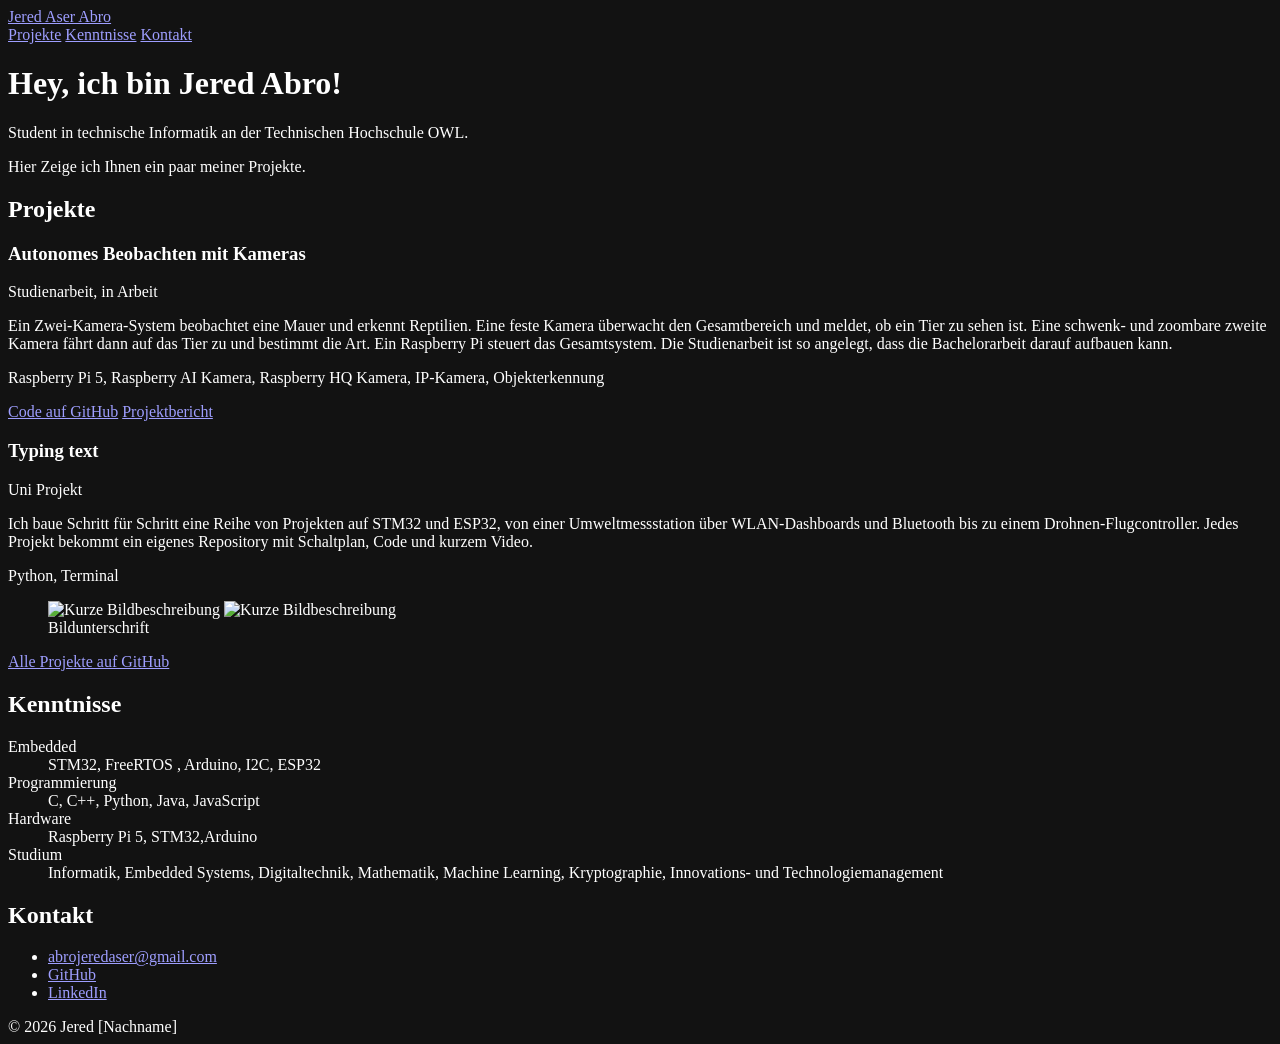
==== index.html @ d267b9ec "Add portfolio Seite" ====
<!DOCTYPE html>
<html lang="de">
<head>
<meta charset="utf-8">
<meta name="viewport" content="width=device-width, initial-scale=1, viewport-fit=cover">
<meta name="color-scheme" content="dark">
<title>Jered [Nachname] – Embedded Systems und Machine Learning</title>
<meta name="description" content="Portfolio von Jered [Nachname]: Studienarbeiten und Hardware-Projekte rund um Kamera-Erkennung, Signalverarbeitung und Mikrocontroller.">
<meta name="theme-color" content="#0f2f26">
<link rel="icon" href="assets/icons/favicon.svg" type="image/svg+xml">
<meta property="og:type" content="website">
<meta property="og:locale" content="de_DE">
<meta property="og:title" content="Jered [Nachname] – Embedded Systems und Machine Learning">
<meta property="og:description" content="Studienarbeiten und Hardware-Projekte rund um Kamera-Erkennung, Signalverarbeitung und Mikrocontroller.">
<meta property="og:url" content="https://DEIN-NAME.github.io/portfolio/">
<meta name="twitter:card" content="summary">
<link rel="preconnect" href="https://fonts.googleapis.com">
<link rel="preconnect" href="https://fonts.gstatic.com" crossorigin>
<link href="https://fonts.googleapis.com/css2?family=IBM+Plex+Sans+Condensed:wght@500;600&family=IBM+Plex+Sans:wght@400;500&display=swap" rel="stylesheet">
<link rel="stylesheet" href="css/base.css">
<link rel="stylesheet" href="css/layout.css">
<link rel="stylesheet" href="css/sections/hero.css">
<link rel="stylesheet" href="css/sections/projekte.css">
<link rel="stylesheet" href="css/sections/kenntnisse.css">
<link rel="stylesheet" href="css/sections/kontakt.css">
</head>
<body>

<div class="intro" id="top">
  <div class="wrap">
    <header class="top">
      <a class="name" href="#top">Jered Aser Abro </a>
      <nav aria-label="Hauptnavigation">
        <a href="#projekte">Projekte</a>
        <a href="#kenntnisse">Kenntnisse</a>
        <a href="#kontakt">Kontakt</a>
      </nav>
    </header>

    <div class="hero">
      <div class="hero-text">
        <h1>Hey, ich bin Jered Abro!</h1>
        <p>Student in technische Informatik an der Technischen Hochschule OWL.</p>
        <p>Hier Zeige ich Ihnen ein paar meiner Projekte.</p>
      </div>
    </div>
  </div>
</div>

<div class="wrap">
  <main>

    <section id="projekte" aria-labelledby="h-projekte">
      <div class="row">
        <h2 id="h-projekte">Projekte</h2>
        <div>

          <article class="project">
            <h3>Autonomes Beobachten mit Kameras</h3>
            <p class="status">Studienarbeit, in Arbeit</p>
            <p>Ein Zwei-Kamera-System beobachtet eine Mauer und erkennt Reptilien. Eine feste Kamera überwacht den Gesamtbereich und meldet, ob ein Tier zu sehen ist. Eine schwenk- und zoombare zweite Kamera fährt dann auf das Tier zu und bestimmt die Art. Ein Raspberry Pi steuert das Gesamtsystem. Die Studienarbeit ist so angelegt, dass die Bachelorarbeit darauf aufbauen kann.</p>
            <p class="stack">Raspberry Pi 5, Raspberry AI Kamera, Raspberry HQ Kamera, IP-Kamera, Objekterkennung</p>
            <div class="media">
              <!-- Fotos und Videos: Datei nach assets/projekte/kamera-beobachtung/ legen und hier eintragen.
              <figure>
                <img src="assets/projekte/kamera-beobachtung/foto1.jpg" alt="Kurze Bildbeschreibung" loading="lazy">
                <figcaption>Bildunterschrift</figcaption>
              </figure>
              <figure class="wide">
                <video src="assets/projekte/kamera-beobachtung/video1.mp4" controls preload="metadata" playsinline></video>
                <figcaption>Videobeschreibung</figcaption>
              </figure>
              -->
            </div>
            <div class="links">
              <a href="#">Code auf GitHub</a>
              <a href="#">Projektbericht</a>
            </div>
          </article>

          
          <article class="project">
            <h3>Typing text</h3>
            <p class="status">Uni Projekt</p>
            <p>Ich baue Schritt für Schritt eine Reihe von Projekten auf STM32 und ESP32, von einer Umweltmessstation über WLAN-Dashboards und Bluetooth bis zu einem Drohnen-Flugcontroller. Jedes Projekt bekommt ein eigenes Repository mit Schaltplan, Code und kurzem Video.</p>
            <p class="stack">Python, Terminal </p>
            <div class="media">
              <figure>
                <img src="assets/projekte/typing-text/Screenshot2_typing_text.png" alt="Kurze Bildbeschreibung" loading="lazy">
                <img src="assets/projekte/typing-text/Screenshot_typing_text.png" alt="Kurze Bildbeschreibung" loading="lazy">
                <!-- Weitere Bilder einfach als zusätzliche <img>-Zeilen hier einfügen -->
                <figcaption>Bildunterschrift</figcaption>
              </figure>
              <!-- Fotos und Videos: Datei nach assets/projekte/typing-text/ legen und hier eintragen.
              <figure class="wide">
                <video src="assets/projekte/typing-text/video1.mp4" controls preload="metadata" playsinline></video>
                <figcaption>Videobeschreibung</figcaption>
              </figure>
              -->
            </div>
            <div class="links">
              <a href="#">Alle Projekte auf GitHub</a>
            </div>
          </article>

        </div>
      </div>
    </section>

    <section id="kenntnisse" aria-labelledby="h-kenntnisse">
      <div class="row">
        <h2 id="h-kenntnisse">Kenntnisse</h2>
        <dl>
          <dt>Embedded</dt>
          <dd>STM32, FreeRTOS , Arduino, I2C, ESP32</dd>
          <dt>Programmierung</dt>
          <dd>C, C++, Python, Java, JavaScript</dd>
          <dt>Hardware</dt>
          <dd>Raspberry Pi 5, STM32,Arduino</dd>
          <dt>Studium</dt>
          <dd>Informatik, Embedded Systems, Digitaltechnik, Mathematik, Machine Learning, Kryptographie, Innovations- und Technologiemanagement</dd>
        </dl>
      </div>
    </section>

    <section id="kontakt" class="contact" aria-labelledby="h-kontakt">
      <div class="row">
        <h2 id="h-kontakt">Kontakt</h2>
        <div>
          
          <ul>
            <li><a href="mailto:abrojeredaser@gmail.com">abrojeredaser@gmail.com</a></li>
            <li><a href="https://github.com/Abrojered">GitHub</a></li>
            <li><a href="https://www.linkedin.com/in/jered-aser-abro-157195229">LinkedIn</a></li>
          </ul>
        </div>
      </div>
    </section>
  </main>

  <footer>
    <span>&copy; 2026 Jered [Nachname]</span>
  </footer>
</div>

<script src="js/galerie.js" defer></script>
</body>
</html>
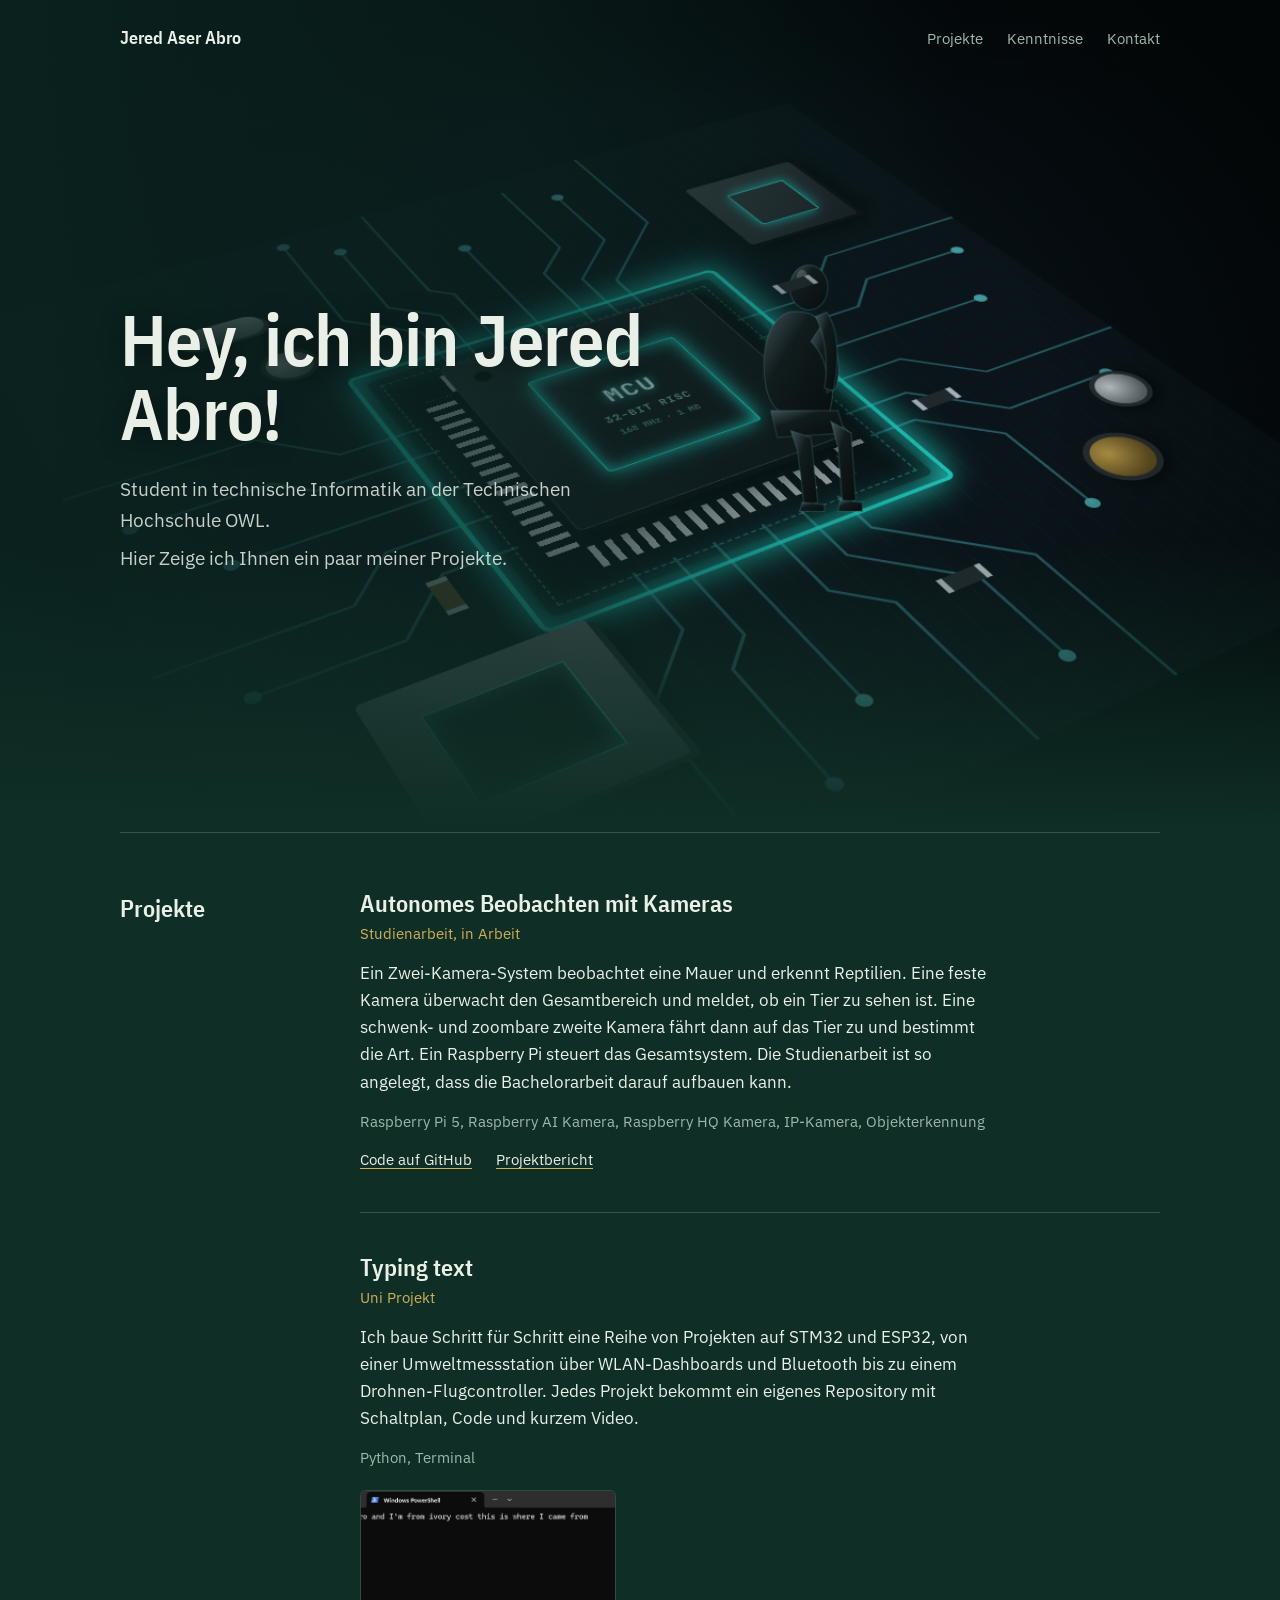
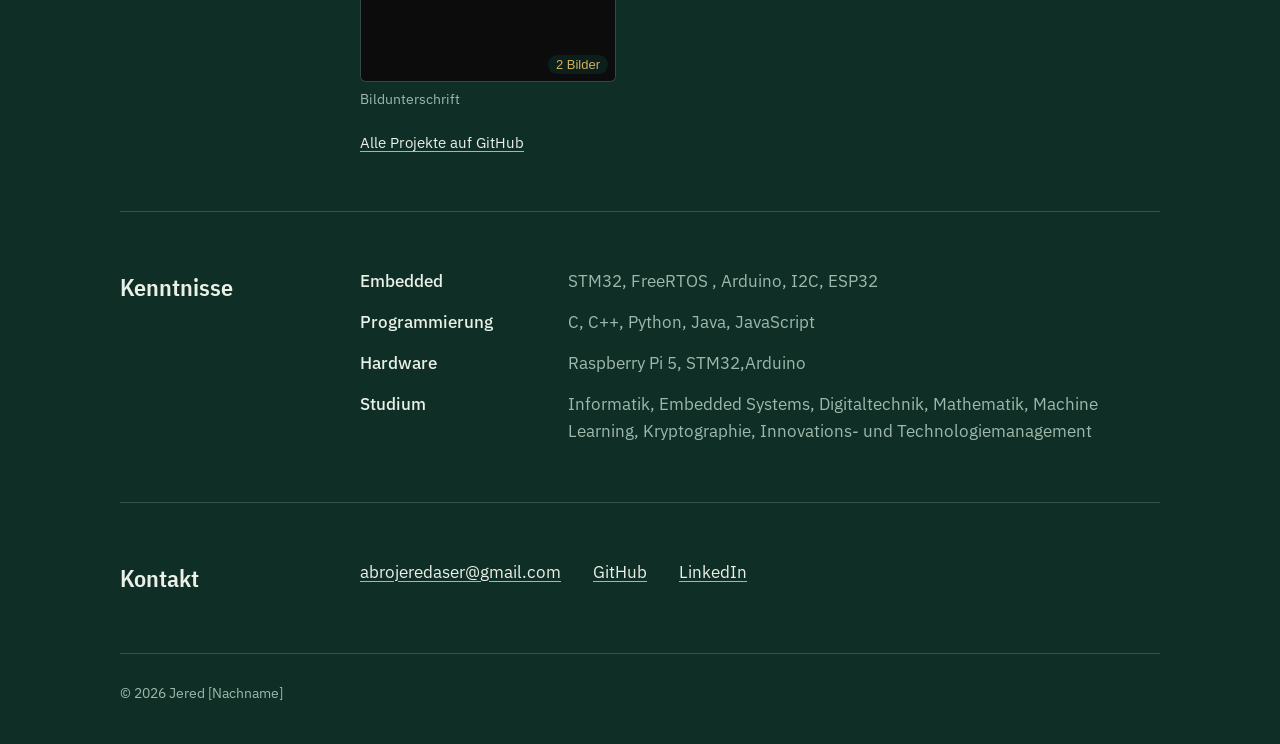
==== commit 17fa4361: "put the actual link of the webpage in the README file" ====
--- a/index.html
+++ b/index.html
@@ -12,7 +12,7 @@
 <meta property="og:locale" content="de_DE">
 <meta property="og:title" content="Jered [Nachname] – Embedded Systems und Machine Learning">
 <meta property="og:description" content="Studienarbeiten und Hardware-Projekte rund um Kamera-Erkennung, Signalverarbeitung und Mikrocontroller.">
-<meta property="og:url" content="https://DEIN-NAME.github.io/portfolio/">
+<meta property="og:url" content="https://abrojered.github.io/">
 <meta name="twitter:card" content="summary">
 <link rel="preconnect" href="https://fonts.googleapis.com">
 <link rel="preconnect" href="https://fonts.gstatic.com" crossorigin>
--- a/css/base.css
+++ b/css/base.css
@@ -0,0 +1,38 @@
+/* Grundlagen: Farben, Schriften, Reset, Links */
+:root {
+  --board: #0f2f26;
+  --board-deep: #0b2420;
+  --ink: #eaf0e8;
+  --muted: #9fb8ab;
+  --gold: #d3ae5b;
+  --line: rgba(234, 240, 232, 0.18);
+  --head: "IBM Plex Sans Condensed", "Arial Narrow", "Helvetica Neue", Arial, sans-serif;
+  --body: "IBM Plex Sans", "Helvetica Neue", Arial, sans-serif;
+  box-sizing: border-box;
+  padding-top: env(safe-area-inset-top, 0px);
+  padding-bottom: env(safe-area-inset-bottom, 0px);
+}
+*, *::before, *::after { box-sizing: inherit; }
+html { scroll-padding-top: env(safe-area-inset-top, 0px); scroll-behavior: smooth; }
+body {
+  margin: 0;
+  background: var(--board);
+  color: var(--ink);
+  font-family: var(--body);
+  font-size: 1.0625rem;
+  line-height: 1.6;
+  -webkit-font-smoothing: antialiased;
+}
+a { color: var(--ink); text-decoration-color: var(--gold); text-underline-offset: 0.2em; text-decoration-thickness: 1px; }
+a:hover { color: var(--gold); }
+a:focus-visible, button:focus-visible {
+  outline: 2px solid var(--gold);
+  outline-offset: 3px;
+  border-radius: 2px;
+}
+
+.wrap { max-width: 68rem; margin: 0 auto; padding: 0 1.5rem; }
+
+@media (prefers-reduced-motion: reduce) {
+  html { scroll-behavior: auto; }
+}
--- a/css/layout.css
+++ b/css/layout.css
@@ -0,0 +1,20 @@
+/* Seitengerüst: Kopfzeile, Abschnitte, Fußzeile */
+
+/* Kopfzeile */
+.top { display: flex; justify-content: space-between; align-items: baseline; gap: 1rem; padding: 1.5rem 0; flex-wrap: wrap; }
+.top .name { font-family: var(--head); font-weight: 600; font-size: 1.125rem; text-decoration: none; }
+.top nav { display: flex; gap: 1.5rem; flex-wrap: wrap; }
+.top nav a { color: var(--muted); text-decoration: none; font-size: 0.9375rem; }
+.top nav a:hover { color: var(--ink); }
+
+/* Abschnitte */
+section { border-top: 1px solid var(--line); padding: 3.5rem 0; }
+.row { display: grid; grid-template-columns: 12rem 1fr; gap: 2rem 3rem; }
+h2 { font-family: var(--head); font-weight: 600; font-size: 1.5rem; margin: 0; align-self: start; }
+@media (min-width: 761px) { h2 { position: sticky; top: 1.5rem; } }
+
+footer { border-top: 1px solid var(--line); padding: 1.75rem 0 2.5rem; color: var(--muted); font-size: 0.875rem; }
+
+@media (max-width: 760px) {
+  .row { grid-template-columns: 1fr; gap: 1.5rem; }
+}
--- a/css/sections/hero.css
+++ b/css/sections/hero.css
@@ -0,0 +1,56 @@
+/* Einstieg: Kopfzeile und Begrüßung über dem Mikrocontroller-Hintergrundbild */
+.intro {
+  display: flex;
+  flex-direction: column;
+  min-height: min(100vh, 52rem);
+  background:
+    /* unten weich in die Seitenfarbe übergehen */
+    linear-gradient(to bottom, rgba(15, 47, 38, 0) 65%, var(--board) 100%),
+    /* links abdunkeln, damit der Text lesbar bleibt */
+    linear-gradient(90deg, rgba(11, 36, 32, 0.92) 0%, rgba(11, 36, 32, 0.65) 40%, rgba(11, 36, 32, 0.1) 75%),
+    url("../../assets/hero/Microcontroller_pic.png") 65% center / cover no-repeat,
+    var(--board-deep);
+}
+.intro > .wrap { flex: 1; display: flex; flex-direction: column; width: 100%; }
+
+.hero {
+  flex: 1;
+  display: flex;
+  flex-direction: column;
+  justify-content: center;
+  padding: 3rem 0 5rem;
+}
+h1 {
+  font-family: var(--head);
+  font-weight: 600;
+  font-size: clamp(2.5rem, 6vw, 4.5rem);
+  line-height: 1.02;
+  letter-spacing: -0.01em;
+  margin: 0 0 1.5rem;
+  max-width: 16ch;
+  text-shadow: 0 2px 24px rgba(0, 0, 0, 0.45);
+}
+.hero p { max-width: 34rem; color: var(--ink); opacity: 0.85; font-size: 1.1875rem; margin: 0; }
+.hero p + p { margin-top: 0.5rem; }
+.hero-text { animation: rise 1s cubic-bezier(.2, .7, .2, 1) 0.2s both; }
+
+/* Text schwebt beim Laden sanft ein */
+@keyframes rise {
+  from { opacity: 0; transform: translateY(12px); }
+  to { opacity: 1; transform: none; }
+}
+
+@media (max-width: 760px) {
+  /* Hochformat: von oben und unten abdunkeln statt von links */
+  .intro {
+    min-height: min(100svh, 44rem);
+    background:
+      linear-gradient(to bottom, rgba(11, 36, 32, 0.85) 0%, rgba(11, 36, 32, 0.45) 45%, rgba(15, 47, 38, 0.9) 85%, var(--board) 100%),
+      url("../../assets/hero/Microcontroller_pic.png") 60% center / cover no-repeat,
+      var(--board-deep);
+  }
+  .hero { justify-content: flex-end; padding: 2rem 0 3rem; }
+}
+@media (prefers-reduced-motion: reduce) {
+  .hero-text { animation: none; }
+}
--- a/css/sections/projekte.css
+++ b/css/sections/projekte.css
@@ -0,0 +1,99 @@
+/* Projekte */
+.project { padding: 0 0 2.5rem; margin: 0 0 2.5rem; border-bottom: 1px solid var(--line); }
+.project:last-child { padding-bottom: 0; margin-bottom: 0; border-bottom: 0; }
+.project h3 { font-family: var(--head); font-weight: 600; font-size: 1.5rem; line-height: 1.2; margin: 0 0 0.25rem; }
+.status { color: var(--gold); font-size: 0.9375rem; margin: 0 0 0.875rem; }
+.project p { margin: 0 0 0.875rem; max-width: 40rem; }
+.stack { color: var(--muted); font-size: 0.9375rem; }
+.links { display: flex; gap: 1.5rem; flex-wrap: wrap; font-size: 0.9375rem; }
+
+/* Fotos und Videos pro Projekt: kleine Vorschau, Klick öffnet die Großansicht */
+.media { display: flex; flex-wrap: wrap; gap: 1rem; margin: 1.25rem 0; max-width: 40rem; }
+.media:not(:has(figure)) { display: none; }
+.media figure { margin: 0; width: min(100%, 16rem); }
+.media img, .media video {
+  display: block;
+  width: 100%;
+  aspect-ratio: 4 / 3;
+  object-fit: cover;
+  background: var(--board-deep);
+  border: 1px solid var(--line);
+  border-radius: 6px;
+}
+/* Nur das erste Bild zeigen (mit und ohne JavaScript) */
+.media figure img ~ img, .media [hidden] { display: none; }
+.media figure.wide { width: 100%; }
+.media figure.wide img, .media figure.wide video { aspect-ratio: 16 / 9; }
+.media figcaption { color: var(--muted); font-size: 0.875rem; margin-top: 0.375rem; }
+
+.media-open {
+  position: relative;
+  display: block;
+  width: 100%;
+  padding: 0;
+  border: 0;
+  background: none;
+  border-radius: 6px;
+  cursor: zoom-in;
+}
+.media-open img { transition: filter 0.2s, transform 0.2s; }
+.media-open:hover img { filter: brightness(1.12); transform: translateY(-2px); }
+.media-count {
+  position: absolute;
+  right: 0.5rem;
+  bottom: 0.5rem;
+  padding: 0.125rem 0.5rem;
+  border-radius: 999px;
+  background: rgba(11, 36, 32, 0.85);
+  color: var(--gold);
+  font-size: 0.8125rem;
+  font-weight: 500;
+}
+
+/* Großansicht */
+.lightbox {
+  width: 100vw;
+  height: 100vh;
+  max-width: none;
+  max-height: none;
+  margin: 0;
+  padding: 1rem;
+  border: 0;
+  background: transparent;
+  color: var(--ink);
+}
+.lightbox[open] { display: grid; grid-template-columns: auto 1fr auto; align-items: center; gap: 1rem; }
+.lightbox::backdrop { background: rgba(5, 15, 12, 0.92); }
+.lightbox figure { margin: 0; min-width: 0; display: flex; flex-direction: column; align-items: center; gap: 0.75rem; }
+.lightbox img {
+  max-width: 100%;
+  max-height: calc(100vh - 7rem);
+  object-fit: contain;
+  border-radius: 6px;
+  box-shadow: 0 20px 60px rgba(0, 0, 0, 0.6);
+}
+.lightbox figcaption { display: flex; gap: 1rem; color: var(--muted); font-size: 0.9375rem; }
+.lb-count { color: var(--gold); }
+.lightbox button {
+  display: grid;
+  place-items: center;
+  width: 3rem;
+  height: 3rem;
+  border: 1px solid var(--line);
+  border-radius: 50%;
+  background: rgba(11, 36, 32, 0.85);
+  color: var(--ink);
+  font: 400 2rem/1 var(--body);
+  cursor: pointer;
+}
+.lightbox button:hover { color: var(--gold); border-color: var(--gold); }
+.lightbox button[hidden] { visibility: hidden; display: grid; }
+.lb-close { position: absolute; top: 1rem; right: 1rem; font-size: 1.75rem; }
+
+@media (max-width: 760px) {
+  /* Pfeile unten über dem Bild, damit es die volle Breite bekommt */
+  .lightbox[open] { grid-template-columns: 1fr; }
+  .lb-prev, .lb-next { position: absolute; bottom: 1.25rem; z-index: 1; }
+  .lb-prev { left: 1rem; }
+  .lb-next { right: 1rem; }
+}
--- a/css/sections/kenntnisse.css
+++ b/css/sections/kenntnisse.css
@@ -0,0 +1,9 @@
+/* Kenntnisse */
+dl { margin: 0; display: grid; grid-template-columns: 11rem 1fr; gap: 0.875rem 2rem; }
+dt { font-weight: 500; }
+dd { margin: 0; color: var(--muted); }
+
+@media (max-width: 760px) {
+  dl { grid-template-columns: 1fr; gap: 0.125rem; }
+  dd { margin-bottom: 0.75rem; }
+}
--- a/css/sections/kontakt.css
+++ b/css/sections/kontakt.css
@@ -0,0 +1,3 @@
+/* Kontakt */
+.contact p { margin: 0 0 1.25rem; max-width: 36rem; }
+.contact ul { list-style: none; margin: 0; padding: 0; display: flex; gap: 2rem; flex-wrap: wrap; }
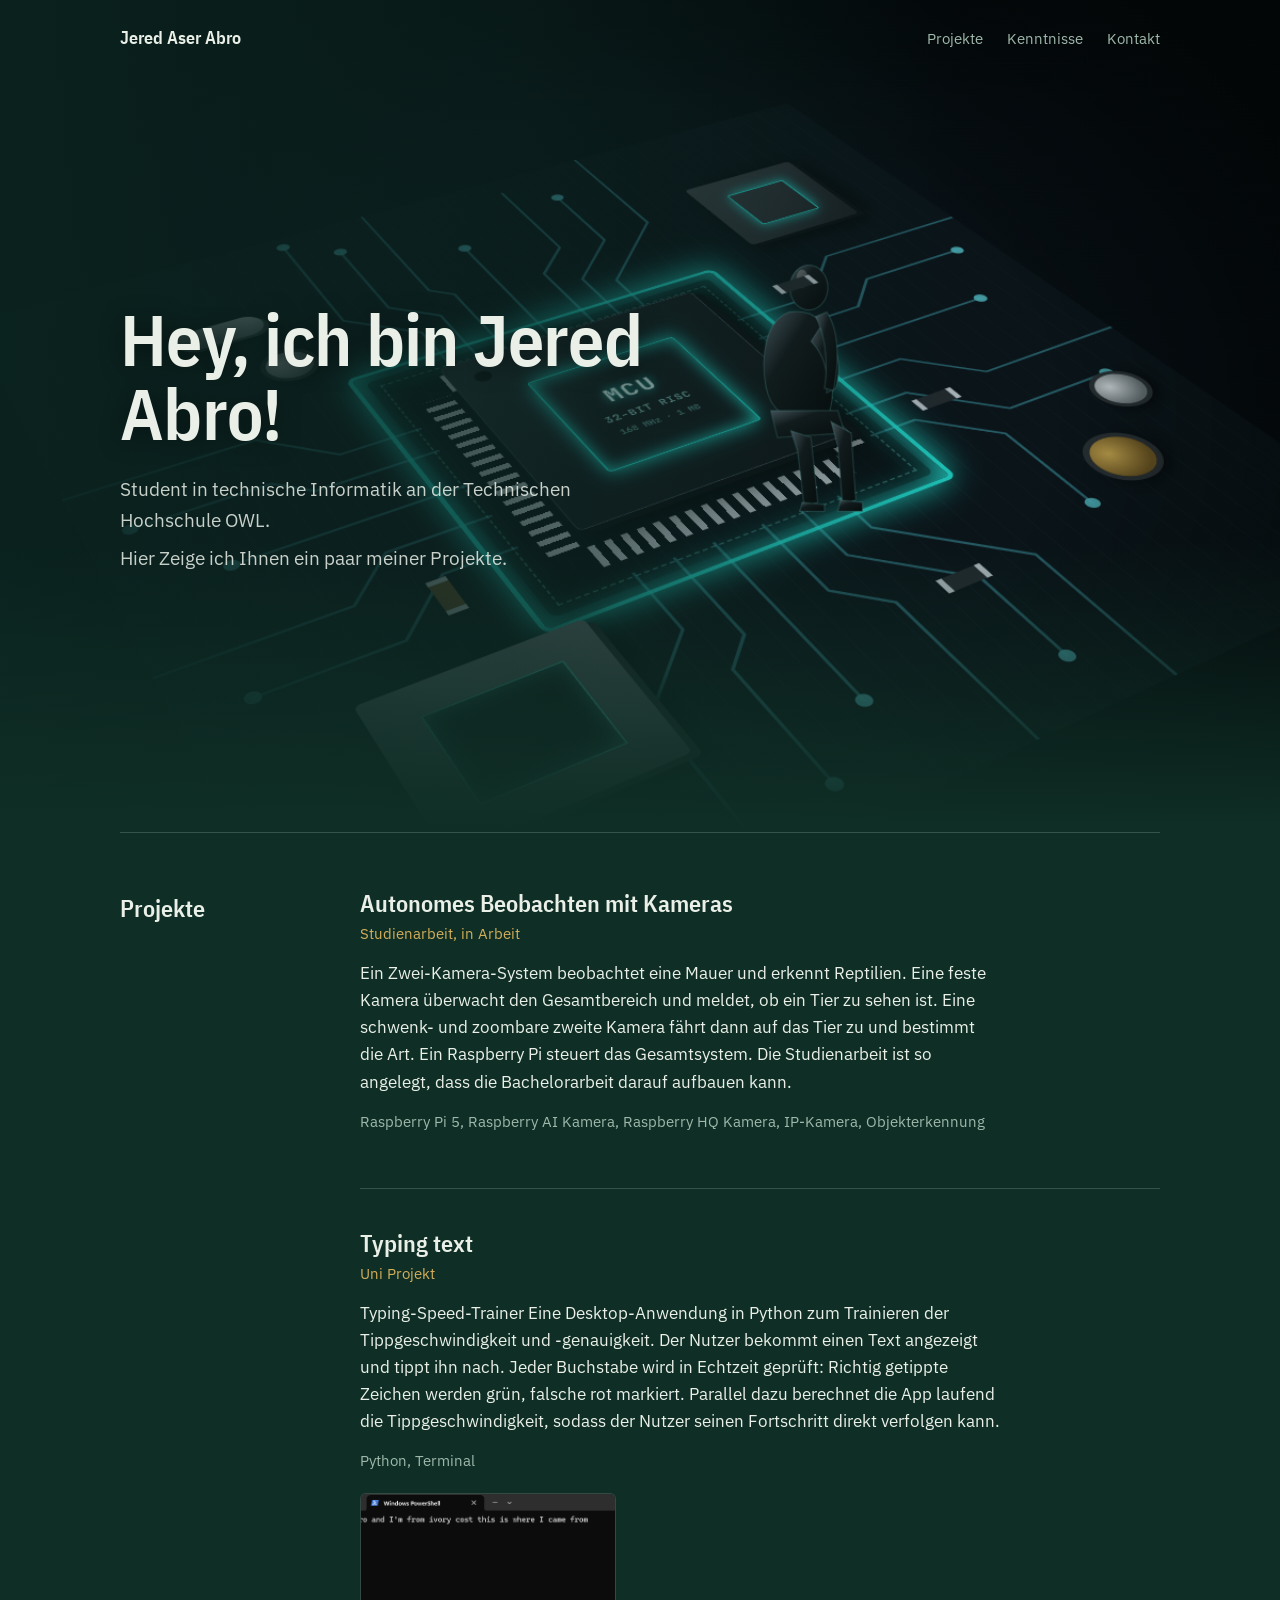
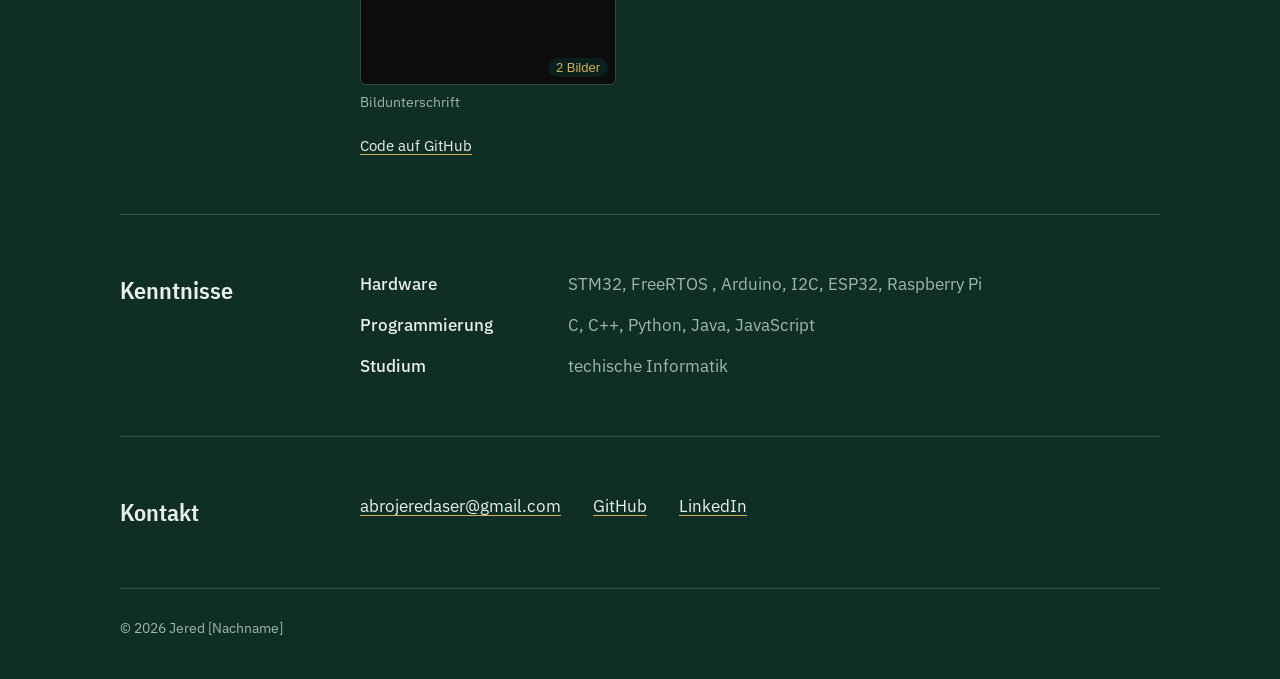
==== commit 894e0e4e: "typing test project explanation" ====
--- a/index.html
+++ b/index.html
@@ -73,8 +73,8 @@
               -->
             </div>
             <div class="links">
-              <a href="#">Code auf GitHub</a>
-              <a href="#">Projektbericht</a>
+              <!-- <a href="#">Code auf GitHub</a> -->
+              <!-- <a href="#">Projektbericht</a> -->
             </div>
           </article>
 
@@ -82,7 +82,8 @@
           <article class="project">
             <h3>Typing text</h3>
             <p class="status">Uni Projekt</p>
-            <p>Ich baue Schritt für Schritt eine Reihe von Projekten auf STM32 und ESP32, von einer Umweltmessstation über WLAN-Dashboards und Bluetooth bis zu einem Drohnen-Flugcontroller. Jedes Projekt bekommt ein eigenes Repository mit Schaltplan, Code und kurzem Video.</p>
+            <p>Typing-Speed-Trainer
+Eine Desktop-Anwendung in Python zum Trainieren der Tippgeschwindigkeit und -genauigkeit. Der Nutzer bekommt einen Text angezeigt und tippt ihn nach. Jeder Buchstabe wird in Echtzeit geprüft: Richtig getippte Zeichen werden grün, falsche rot markiert. Parallel dazu berechnet die App laufend die Tippgeschwindigkeit, sodass der Nutzer seinen Fortschritt direkt verfolgen kann.</p>
             <p class="stack">Python, Terminal </p>
             <div class="media">
               <figure>
@@ -99,7 +100,7 @@
               -->
             </div>
             <div class="links">
-              <a href="#">Alle Projekte auf GitHub</a>
+              <a href="https://github.com/Abrojered/projet_de_l_universit-">Code auf GitHub</a>
             </div>
           </article>
 
@@ -111,14 +112,12 @@
       <div class="row">
         <h2 id="h-kenntnisse">Kenntnisse</h2>
         <dl>
-          <dt>Embedded</dt>
-          <dd>STM32, FreeRTOS , Arduino, I2C, ESP32</dd>
+          <dt>Hardware</dt>
+          <dd>STM32, FreeRTOS , Arduino, I2C, ESP32, Raspberry Pi</dd>
           <dt>Programmierung</dt>
           <dd>C, C++, Python, Java, JavaScript</dd>
-          <dt>Hardware</dt>
-          <dd>Raspberry Pi 5, STM32,Arduino</dd>
           <dt>Studium</dt>
-          <dd>Informatik, Embedded Systems, Digitaltechnik, Mathematik, Machine Learning, Kryptographie, Innovations- und Technologiemanagement</dd>
+          <dd>techische Informatik </dd>
         </dl>
       </div>
     </section>
